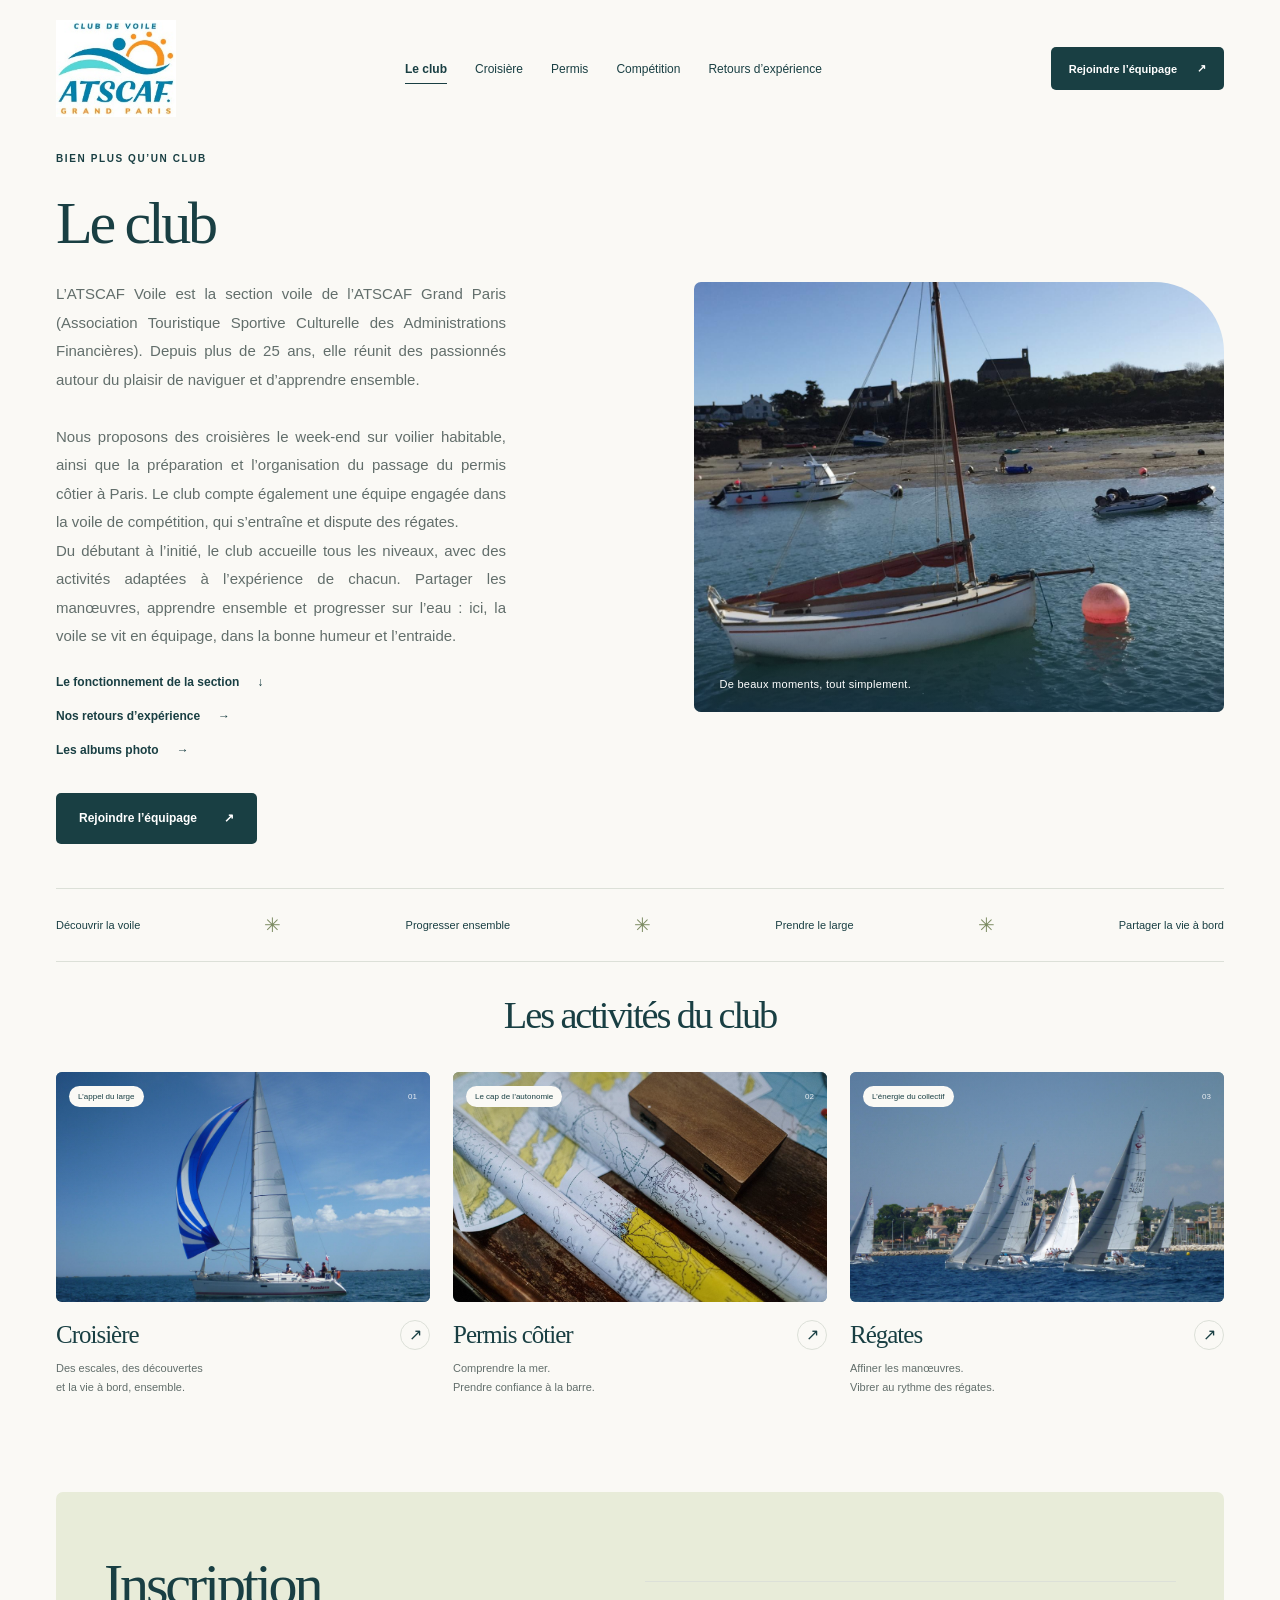
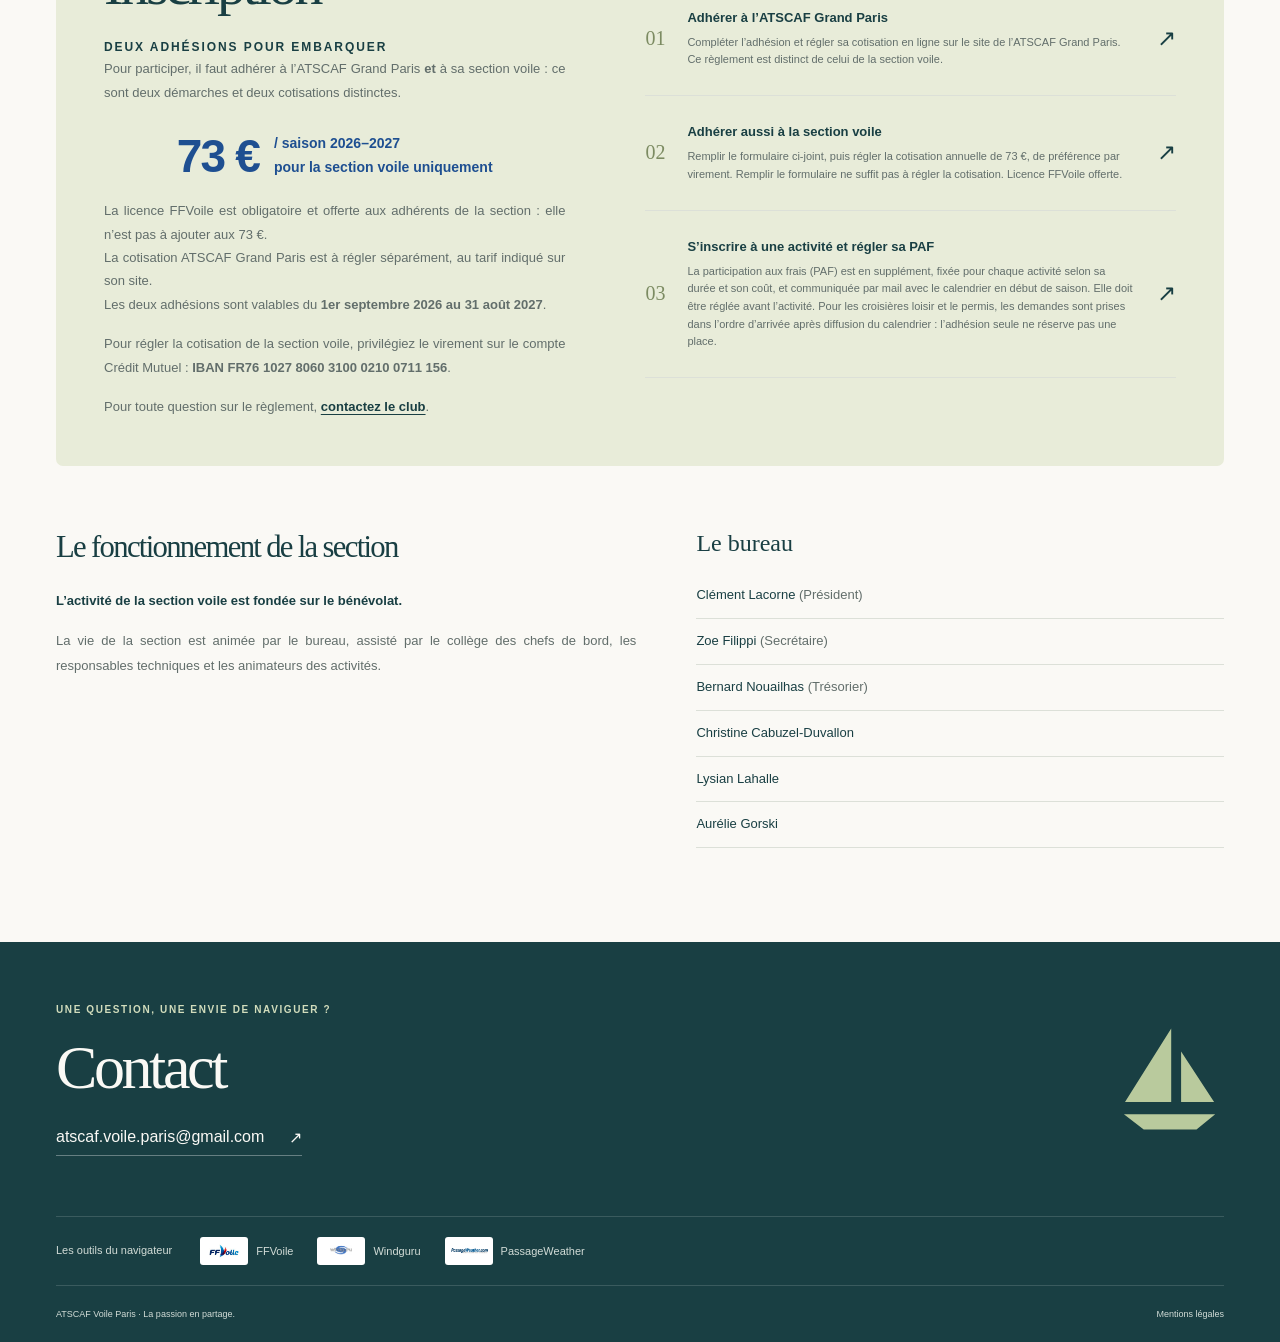
==== pages/club.html @ 26967130 "Tachou" ====
<!doctype html>
<html lang="fr">
<head>
  <meta charset="UTF-8">
  <meta name="viewport" content="width=device-width, initial-scale=1">
  <meta http-equiv="refresh" content="0; url=../index.html#club">
  <link rel="canonical" href="../index.html">
  <meta name="theme-color" content="#153e43">
  <meta name="description" content="Découvrez l’ATSCAF Voile Paris : une association de bénévoles réunis par la voile, le partage et la vie en équipage.">
  <title>Le club — ATSCAF Voile Paris</title>
  <link rel="icon" href="../assets/icons/favicon.svg" type="image/svg+xml">
  <link rel="stylesheet" href="../assets/css/styles.css">
  <link rel="stylesheet" href="../assets/css/activities.css">
</head>
<body>
  <a class="skip-link" href="#contenu">Aller au contenu</a>
  <!-- shared:header:start -->
  <header class="site-header">
    <a class="brand" href="../index.html" aria-label="ATSCAF Voile Paris, accueil">
      <img class="brand-mark" src="../assets/images/site/logo-atscaf-voile.png" alt="" width="195" height="158">
    </a>
    <nav aria-label="Navigation principale">
      <a href="../index.html#club">Le club</a>
      <a href="croisiere.html">Croisière</a>
      <a href="permis.html">Permis</a>
      <a href="competitions.html">Compétition</a>
      <a href="retours-experience.html">Retours d’expérience</a>
    </nav>
    <a class="button button-small button-dark header-join" href="../index.html#adherer">Rejoindre l’équipage <span aria-hidden="true">↗</span></a>
  </header>
  <!-- shared:header:end -->

  <main id="contenu" class="activity-page wrap">
    <nav class="breadcrumb" aria-label="Fil d’Ariane"><a href="../index.html">Accueil</a><span aria-hidden="true">/</span><span aria-current="page">Le club</span></nav>
    <section class="activity-hero" aria-labelledby="club-title">
      <div class="activity-intro">
        <p class="eyebrow">BIEN PLUS QU’UN CLUB</p>
        <h1 id="club-title">Le club</h1>
        <p>À l’ATSCAF Voile Paris, ce sont des bénévoles et une passion commune qui font avancer le bateau.</p>
        <p>On partage les manœuvres, les découvertes, les repas à bord. On apprend les uns des autres. Et on a déjà envie de repartir.</p>
        <p>Découvrez ces moments à travers les récits des équipiers et les albums photo du club.</p>
        <div class="club-links">
          <a class="text-link" href="retours-experience.html">Nos retours d’expérience <span aria-hidden="true">→</span></a>
          <a class="text-link" href="retours-experience.html#albums">Les albums photo <span aria-hidden="true">→</span></a>
        </div>
        <a class="button button-dark" href="../index.html#adherer">Rejoindre l’équipage <span aria-hidden="true">↗</span></a>
      </div>
      <figure class="activity-cover">
        <img src="../assets/images/albums/chausey/01-navigation.jpg" alt="Un voilier au mouillage devant les îles Chausey, lors d’une sortie du club" width="1920" height="1081" fetchpriority="high">
        <figcaption>De beaux moments, tout simplement.</figcaption>
      </figure>
    </section>
  </main>

  <!-- shared:footer:start -->
  <footer id="contact">
    <div class="footer-main wrap"><div><p class="eyebrow">UNE QUESTION, UNE ENVIE DE NAVIGUER ?</p><h2>Contact</h2><a class="email-link" href="mailto:atscaf.voile.paris@gmail.com">atscaf.voile.paris@gmail.com <span aria-hidden="true">↗</span></a></div><svg class="footer-sail" viewBox="0 0 100 100" aria-hidden="true"><path d="M52 4 10 71h42zm9 21v46h30zM9 82h83L75 96H27z" fill="currentColor"/></svg></div>
    <section class="footer-tools wrap" aria-labelledby="footer-tools-title">
      <h2 id="footer-tools-title">Les outils du navigateur</h2>
      <div class="footer-tools-links">
        <a class="footer-tool" href="https://www.ffvoile.fr/ffv/web/portail/"><img src="../assets/images/outils/ffv.jpg" alt="" width="294" height="171" loading="lazy"><span><strong>FFVoile</strong><small>La Fédération Française de Voile</small></span><span aria-hidden="true">↗</span></a>
        <a class="footer-tool" href="https://www.windguru.cz/112"><img src="../assets/images/outils/windguru.png" alt="" width="225" height="225" loading="lazy"><span><strong>Windguru</strong><small>Les prévisions de vent</small></span><span aria-hidden="true">↗</span></a>
        <a class="footer-tool" href="https://www.passageweather.com/"><img src="../assets/images/outils/passageweather.png" alt="" width="300" height="150" loading="lazy"><span><strong>PassageWeather</strong><small>La météo marine au large</small></span><span aria-hidden="true">↗</span></a>
      </div>
    </section>
    <div class="footer-bottom wrap"><span>ATSCAF Voile Paris · La passion en partage.</span><a href="mentions-legales.html">Mentions légales</a></div>
  </footer>
  <!-- shared:footer:end -->
</body>
</html>
---- assets/css/styles.css ----
@charset "UTF-8";

:root { --paper: #faf9f5; --ink: #193f43; --muted: #626e6b; --lime: #e1edb4; --line: #dce0d8; --ease: cubic-bezier(.2,.7,.2,1); }
* { box-sizing: border-box; }
html { scroll-behavior: smooth; scroll-padding-top: 100px; }
body { margin: 0; background: var(--paper); color: var(--ink); font-family: "Segoe UI", Arial, sans-serif; -webkit-font-smoothing: antialiased; }
a { color: inherit; text-decoration: none; }
button { font: inherit; }
button, a { -webkit-tap-highlight-color: transparent; }
button { color: inherit; }
button:focus-visible, a:focus-visible { outline: 3px solid #6f8c36; outline-offset: 6px; }
img { display: block; width: 100%; height: 100%; object-fit: cover; }
svg { display: block; }
h1, h2, p { margin: 0; }
p:not(.eyebrow) { text-align: justify; }
h1, h2 { font-family: Georgia, "Times New Roman", serif; font-weight: 400; letter-spacing: -.055em; }
h2 { font-size: clamp(34px, 3.4vw, 50px); line-height: 1.12; }
em { font-weight: 400; }
.wrap { width: min(1280px, calc(100% - 112px)); margin-inline: auto; }
.section { padding-block: 94px; }
.eyebrow { font-size: 10px; letter-spacing: .16em; font-weight: 650; line-height: 1.6; }
.site-header { width: min(1440px, 100%); margin-inline: auto; min-height: 102px; padding: 20px 56px; display: flex; align-items: center; justify-content: space-between; gap: 28px; }
.brand { display: flex; align-items: center; gap: 12px; flex-shrink: 0; }
.brand-mark { width: 120px; height: auto; object-fit: contain; }
.site-header nav { display: flex; flex-wrap: wrap; gap: 28px; }
.site-header nav a { font-size: 12px; position: relative; padding-block: 8px; }
.site-header nav a::after, .text-link::after { content: ""; position: absolute; inset: auto 0 0; height: 1px; background: currentColor; transform: scaleX(0); transform-origin: left; transition: transform .3s var(--ease); }
.site-header nav a:hover::after, .site-header nav a[aria-current="page"]::after, .text-link:hover::after { transform: scaleX(1); }
.site-header nav a[aria-current="page"] { font-weight: 650; }
.button { min-height: 51px; display: inline-flex; align-items: center; justify-content: center; gap: 27px; padding: 15px 23px; border-radius: 5px; font-size: 12px; font-weight: 600; transition: background .3s, color .3s, box-shadow .3s, transform .3s var(--ease); }
.button span, .text-link span { display: inline-block; transition: transform .3s var(--ease); }
.button:hover { transform: translateY(-3px); box-shadow: 0 8px 20px #193f4312; }
.button:hover span, .text-link:hover span { transform: translate(3px,-2px); }
.button-dark { color: #fff; background: var(--ink); }
.button-dark:hover { background: #2a5b5d; }
.button-small { min-height: 43px; padding: 12px 18px; font-size: 11px; gap: 20px; }
.button-outline { border: 1px solid #788c75; position: relative; z-index: 1; }
.button-outline:hover { background: var(--ink); color: white; }
.text-link { font-size: 12px; font-weight: 600; position: relative; padding-block: 8px; display: inline-flex; align-items: center; gap: 18px; }
.hero { display: flex; flex-direction: column; gap: 16px; padding-block: 20px 44px; }
.hero > .text-link { align-self: flex-start; }
.hero-copy { padding-block: 34px 8px; }
.hero-copy .eyebrow { display: flex; align-items: center; gap: 10px; }
.tiny-line { width: 23px; height: 1px; background: currentColor; }
h1 { font-size: clamp(58px, 5.5vw, 83px); line-height: 1.04; margin-top: 27px; }
h1 em { color: #71836d; }
.hero-description { color: var(--muted); font-size: 14px; line-height: 1.85; margin-top: 27px; }
.hero-actions { display: flex; align-items: center; flex-wrap: wrap; gap: 23px; margin-top: 29px; }
.hero-note { display: flex; align-items: center; gap: 13px; margin-top: 41px; }
.note-icon { font-family: Georgia, serif; font-size: 37px; line-height: 1; color: #71836d; }
.hero-note p { color: var(--muted); font-size: 10px; line-height: 1.7; }
.hero-note strong { font-weight: 500; color: var(--ink); }
.hero-visual { position: relative; border-radius: 8px 85px 8px 8px; overflow: hidden; min-height: 570px; background: #467b9e; }
.hero-image { position: absolute; inset: 0; object-position: 58% 50%; transition: transform 1.2s var(--ease); }
.hero-visual:hover .hero-image { transform: scale(1.035); }
.hero-visual::after { content: ""; position: absolute; inset: 0; background: linear-gradient(180deg,#163e4320,transparent 40%,#102f4360); pointer-events: none; }
.image-caption { position: absolute; z-index: 1; top: 27px; left: 27px; color: white; font-size: 8px; letter-spacing: .15em; }
.compass { position: absolute; top: 24px; right: 26px; color: white; width: 65px; z-index: 1; text-align: center; opacity: .85; }
.compass span { font-size: 9px; }
.compass svg { width: 65px; margin-top: -9px; transition: transform .8s var(--ease); }
.hero-visual:hover .compass svg { transform: rotate(15deg); }
.photo-label { position: absolute; z-index: 1; bottom: 25px; left: 25px; right: 25px; padding: 20px; display: flex; align-items: center; gap: 15px; color: var(--ink); background: #faf9f5f2; border-radius: 5px; backdrop-filter: blur(8px); }
.label-icon { font-size: 25px; }
.photo-label small { display: block; font-size: 8px; letter-spacing: .13em; margin-bottom: 7px; }
.photo-label strong { font-family: Georgia, serif; font-size: 21px; font-weight: 400; letter-spacing: -.03em; }
.photo-label-line { width: 1px; align-self: stretch; margin-left: auto; background: var(--line); }
.label-location { font-size: 10px; line-height: 1.6; }
.values-strip { display: flex; justify-content: space-between; align-items: center; gap: 16px; padding: 24px 0; border-block: 1px solid var(--line); font-size: 11px; }
.values-strip > span:nth-child(even) { font-size: 20px; color: #7c8b62; }
.section-heading { display: flex; align-items: flex-end; justify-content: space-between; gap: 30px; margin-bottom: 35px; }
.section-heading h2 { margin-top: 13px; }
.section-heading > p { font-size: 12px; color: var(--muted); line-height: 1.8; padding-bottom: 3px; }
.activities.section { padding-top: 32px; }
.activities .section-heading { justify-content: center; text-align: center; }
.activities .section-heading h2 { margin-top: 0; font-size: clamp(28px, 3vw, 42px); }
.activity-grid { display: grid; grid-template-columns: repeat(3,1fr); gap: 23px; }
.activity-card { display: block; padding: 0; text-align: left; background: transparent; border: 0; cursor: pointer; border-radius: 7px; transition: transform .4s var(--ease); }
.card-visual { position: relative; display: block; height: 230px; overflow: hidden; background: #74969c; border-radius: 6px; }
.card-visual img { transition: transform .7s var(--ease); }
.card-visual::after { content: ""; position: absolute; inset: 0; background: linear-gradient(180deg,#102f432d,transparent 60%); }
.card-tag, .card-number { position: absolute; z-index: 1; top: 14px; font-size: 8px; }
.card-tag { left: 13px; color: var(--ink); background: var(--paper); padding: 6px 9px; border-radius: 20px; }
.card-number { right: 13px; color: white; opacity: .85; padding-top: 6px; }
.card-content { display: block; padding-top: 18px; }
.card-title { display: flex; align-items: center; justify-content: space-between; font-family: Georgia, serif; font-size: 25px; letter-spacing: -.04em; }
.round-arrow { font-family: "Segoe UI", sans-serif; display: grid; place-items: center; width: 30px; height: 30px; border: 1px solid var(--line); border-radius: 50%; font-size: 16px; transition: background .3s, transform .4s var(--ease); }
.card-description { display: block; color: var(--muted); font-size: 11px; line-height: 1.8; margin-top: 9px; }
.activity-card:hover { transform: translateY(-6px); }
.activity-card:hover img { transform: scale(1.06); }
.activity-card:hover .round-arrow { background: var(--lime); border-color: var(--lime); transform: rotate(45deg); }
.illustration svg { width: 100%; height: 100%; padding-top: 15px; transition: transform .7s var(--ease); }
.activity-card:hover .illustration svg { transform: translateY(-4px) rotate(-3deg); }
.coastal { background: #3e6364; }
.club { padding-top: 14px; display: grid; grid-template-columns: 1.05fr 1fr; gap: 90px; align-items: center; }
.club-image { position: relative; height: 380px; overflow: hidden; border-radius: 6px; }
.club-image img { object-position: 45% center; }
.club-image::after { content: ""; position: absolute; inset: 0; background: linear-gradient(transparent 45%,#183f4360); }
.handwritten { position: absolute; z-index: 1; left: 28px; bottom: 27px; color: white; font-family: Georgia, serif; font-style: italic; font-size: 26px; line-height: 1.1; transform: rotate(-5deg); }
.club-copy h2 { margin-block: 16px 25px; }
.club-copy h2 em { color: #71836d; }
.club-copy > p:not(.eyebrow) { font-size: 13px; line-height: 1.9; color: var(--muted); margin-bottom: 15px; max-width: 355px; }
.club-copy .text-link { margin-top: 7px; }
.club-links { display: flex; align-items: flex-start; flex-direction: column; gap: 4px; margin-top: 16px; }
.club-organisation { display: grid; grid-template-columns: 1.1fr 1fr; gap: 60px; align-items: start; }
.club-organisation.section { padding-top: 0; }
.club-organisation h2 { margin-bottom: 24px; font-size: clamp(26px, 2.4vw, 34px); }
.club-organisation-intro p { font-size: 13px; line-height: 1.9; color: var(--muted); }
.club-organisation-intro p + p { margin-top: 16px; }
.club-organisation-intro strong { color: var(--ink); }
.club-bureau h3 { margin: 0 0 16px; font-family: Georgia, "Times New Roman", serif; font-size: 24px; font-weight: 400; }
.bureau-list { list-style: none; margin: 0; padding: 0; }
.bureau-list li { padding-block: 12px; border-bottom: 1px solid var(--line); font-size: 13px; line-height: 1.6; }
.bureau-list span { color: var(--muted); }
.programme { position: relative; isolation: isolate; background: #e8ecd9; border-radius: 7px; padding: 42px 48px; display: flex; align-items: center; justify-content: space-between; gap: 30px; overflow: hidden; }
.programme h2 { font-size: 34px; margin-block: 14px; }
.programme p:not(.eyebrow) { color: #526452; font-size: 12px; line-height: 1.8; }
.route-decoration { position: absolute; width: 250px; right: 24px; top: 12px; color: #647a4340; z-index: -1; }
.join { display: grid; grid-template-columns: 1fr 1.15fr; gap: 80px; align-items: center; }
.join.join-panel { background: #e8ecd9; border-radius: 7px; padding: clamp(24px, 4vw, 48px); margin-bottom: 64px; }
.join h2 { margin-block: 13px 20px; font-size: 58px; }
.join-intro > .eyebrow { font-size: 12px; }
.join-intro > p:not(.eyebrow) { color: var(--muted); font-size: 13px; line-height: 1.8; }
.join-intro #reglement, .join-intro #reglement + p { margin-top: 16px; }
.join-intro #reglement + p a { color: var(--ink); font-weight: 600; text-decoration: underline; text-underline-offset: 3px; }
.price { display: flex; align-items: center; justify-content: center; gap: 15px; margin-block: 25px 16px; color: #1e4f91; font-weight: 700; }
.price strong { font-family: "Segoe UI", Arial, sans-serif; font-size: 46px; font-weight: 700; letter-spacing: -.04em; white-space: nowrap; }
.price span { font-size: 14px; line-height: 1.7; color: inherit; }
.join-intro .price-note { font-size: 10px !important; max-width: 300px; margin-top: 10px; }
.join-step { display: flex; gap: 22px; align-items: center; border-bottom: 1px solid var(--line); padding-block: 30px; transition: padding .3s var(--ease), background .3s; }
.join-step:first-child { border-top: 1px solid var(--line); }
.step-number { font-family: Georgia,serif; color: #7c8b62; font-size: 20px; }
.join-step strong { font-size: 13px; font-weight: 600; }
.join-step > span:nth-child(2) > span { display: block; margin-top: 8px; font-size: 11px; color: var(--muted); line-height: 1.6; }
.step-arrow { margin-left: auto; font-size: 23px; transition: transform .3s var(--ease); }
.join-step:hover { padding-inline: 12px; background: #e8ecd940; }
.join-step:hover .step-arrow { transform: translate(3px,-3px); }
footer { background: var(--ink); color: var(--paper); }
.footer-main { padding-block: 60px; display: flex; align-items: center; justify-content: space-between; }
.footer-main .eyebrow { color: #d1dcbc; }
.footer-main h2 { font-size: 62px; margin-block: 15px 25px; }
.email-link { display: inline-flex; align-items: center; gap: 25px; font-size: 16px; border-bottom: 1px solid #ffffff55; padding-bottom: 8px; transition: color .3s; }
.email-link:hover { color: var(--lime); }
.footer-sail { width: 110px; height: 110px; color: var(--lime); opacity: .8; }
.footer-tools { display: flex; flex-wrap: wrap; align-items: center; gap: 8px 28px; padding-block: 12px; border-top: 1px solid #ffffff25; }
.footer-tools h2 { font-family: inherit; font-size: 11px; font-weight: 400; letter-spacing: 0; color: #d2dcd7; }
.footer-tools-links { display: flex; flex-wrap: wrap; gap: 4px 24px; max-width: 100%; }
.footer-tool { display: flex; align-items: center; gap: 8px; min-height: 44px; padding-block: 6px; color: #d2dcd7; }
.footer-tool:hover { color: var(--lime); }
.footer-tool img { flex: 0 0 48px; width: 48px; height: 28px; padding: 3px; border-radius: 3px; background: #fff; object-fit: contain; }
.footer-tool strong { display: block; font-size: 11px; font-weight: 500; }
.footer-tool small, .footer-tool > span:last-child { display: none; }
.footer-bottom { display: flex; flex-wrap: wrap; justify-content: space-between; gap: 20px; padding-block: 23px; border-top: 1px solid #ffffff25; font-size: 9px; color: #d2dcd7; }
.footer-bottom a:hover { color: var(--lime); }
.sr-only, .skip-link:not(:focus) { position: absolute; width: 1px; height: 1px; padding: 0; margin: -1px; overflow: hidden; clip-path: inset(50%); white-space: nowrap; }
.skip-link:focus { position: fixed; z-index: 5; top: 12px; left: 12px; background: var(--lime); padding: 15px; }
.legal-intro { padding-block: 24px 44px; border-bottom: 1px solid var(--line); }
.legal-intro > .eyebrow { margin-top: 42px; }
.legal-intro h1 { font-size: clamp(48px, 6vw, 80px); margin-block: 16px 24px; }
.legal-lead { color: var(--muted); font-size: 15px; line-height: 1.8; }
.legal-notice { display: flex; align-items: flex-start; gap: 17px; margin-block: 32px 56px; padding: 23px 26px; background: #e8ecd9; border-radius: 6px; }
.legal-notice-mark { display: grid; place-items: center; flex-shrink: 0; width: 24px; height: 24px; border: 1px solid #788c75; border-radius: 50%; font-family: Georgia, serif; font-style: italic; }
.legal-notice strong { font-size: 13px; font-weight: 600; }
.legal-notice p { margin-top: 7px; font-size: 12px; line-height: 1.8; color: #526452; }
.legal-layout { display: grid; grid-template-columns: 240px minmax(0, 720px); justify-content: space-between; gap: 55px; }
.legal-summary { align-self: start; position: sticky; top: 32px; }
.legal-summary ol { margin: 20px 0 0; padding-left: 22px; color: #71836d; font-size: 12px; }
.legal-summary li { padding: 8px 0 8px 7px; }
.legal-summary a { color: var(--muted); line-height: 1.6; transition: color .3s; }
.legal-summary a:hover { color: var(--ink); text-decoration: underline; text-underline-offset: 4px; }
.legal-content section { padding-bottom: 38px; margin-bottom: 38px; border-bottom: 1px solid var(--line); }
.legal-content section:last-child { margin-bottom: 0; }
.legal-content h2 { font-size: clamp(29px, 3vw, 39px); margin-block: 12px 21px; letter-spacing: -.04em; }
.legal-content h3 { font-size: 15px; font-weight: 600; margin: 25px 0 12px; }
.legal-content p:not(.eyebrow) { font-size: 14px; line-height: 1.9; color: var(--muted); margin-top: 15px; }
.legal-content a:not(.text-link) { color: var(--ink); text-decoration: underline; text-underline-offset: 4px; overflow-wrap: anywhere; transition: color .3s; }
.legal-content a:not(.text-link):hover { color: #526a3e; }
.legal-facts { margin: 24px 0 0; }
.legal-facts > div { display: grid; grid-template-columns: 170px minmax(0, 1fr); gap: 22px; padding: 17px 0; border-top: 1px solid var(--line); font-size: 13px; line-height: 1.8; }
.legal-facts dt { font-weight: 600; }
.legal-facts dd { margin: 0; color: var(--muted); }
.to-complete { display: inline-block; padding: 1px 7px; margin-right: 4px; border-radius: 3px; background: #e8ecd9; color: #435d37; font-size: 11px; font-weight: 600; }
.legal-return { padding-block: 20px 72px; display: flex; justify-content: flex-end; }
@media (prefers-reduced-motion: no-preference) {
  .hero-copy { animation: appear .85s var(--ease) both; }
  .hero-visual { animation: appear 1s .1s var(--ease) both; }
  @keyframes appear { from { opacity: 0; transform: translateY(18px); } to { opacity: 1; transform: translateY(0); } }
}
@media (min-width: 1500px) { .hero { gap: 65px; } }
@media (max-width: 1100px) {
  .wrap { width: calc(100% - 64px); }
  .site-header { padding-inline: 32px; flex-wrap: wrap; }
  .site-header nav { order: 3; width: 100%; justify-content: center; gap: 22px; padding-top: 10px; border-top: 1px solid var(--line); }
  .hero { gap: 25px; }
  .hero-visual { min-height: 535px; }
  .hero-copy { padding-top: 25px; }
  h1 { font-size: 65px; }
  .hero-actions { gap: 12px; }
  .activity-grid { gap: 17px; }
  .card-visual { height: 200px; }
  .card-title { font-size: 22px; }
  .club { gap: 45px; }
  .values-strip { font-size: 10px; }
  .join { gap: 40px; }
}
@media (max-width: 800px) {
  .club-organisation { grid-template-columns: 1fr; gap: 30px; }
  .legal-layout { grid-template-columns: 1fr; gap: 36px; }
  .legal-summary { position: static; padding-bottom: 25px; border-bottom: 1px solid var(--line); }
  .legal-summary ol { columns: 2; column-gap: 30px; }
  .legal-summary li { break-inside: avoid; }
  .legal-notice { margin-bottom: 36px; }
  .wrap { width: calc(100% - 40px); }
  .site-header { padding: 18px 20px; min-height: 85px; gap: 15px; flex-wrap: wrap; }
  .brand-mark { width: 96px; }
  .site-header nav { padding-block: 7px; gap: 8px 22px; }
  .button-small { font-size: 10px; padding: 11px 13px; gap: 10px; }
  .hero { padding-top: 8px; gap: 20px; }
  h1 { font-size: clamp(43px,7vw,60px); }
  .hero-copy .eyebrow { font-size: 8px; letter-spacing: .1em; }
  .tiny-line { display: none; }
  .hero-description { font-size: 12px; }
  .hero-actions { flex-direction: column; align-items: flex-start; margin-top: 20px; }
  .hero-note { margin-top: 25px; }
  .hero-visual { min-height: 485px; border-top-right-radius: 60px; }
  .image-caption { font-size: 6px; left: 17px; top: 20px; max-width: 120px; line-height: 1.7; }
  .compass { right: 10px; top: 40px; }
  .photo-label { left: 12px; right: 12px; bottom: 12px; padding: 13px; gap: 10px; }
  .photo-label strong { font-size: 18px; }
  .photo-label small { font-size: 7px; }
  .photo-label-line, .label-location { display: none; }
  .values-strip { flex-wrap: wrap; justify-content: center; gap: 12px 20px; }
  .values-strip > span:last-child, .values-strip > span:nth-last-child(2) { display: none; }
  .section { padding-block: 65px; }
  .activity-grid { grid-template-columns: repeat(3,1fr); gap: 30px 20px; }
  .card-visual { height: 240px; }
  .section-heading { gap: 20px; }
  .section-heading > p { font-size: 10px; }
  .club { gap: 30px; padding-top: 0; }
  .club-image { height: 365px; }
  .club-copy h2 { font-size: 35px; }
  .club-copy > p:not(.eyebrow) { font-size: 12px; }
  .programme { padding: 32px; flex-direction: column; align-items: flex-start; gap: 24px; }
  .route-decoration { right: 0; top: 60px; }
  .join { gap: 30px; grid-template-columns: .85fr 1fr; }
  .join-step { gap: 12px; }
  .join-step strong { font-size: 12px; }
  .join-step > span:nth-child(2) > span { font-size: 10px; }
}
@media (max-width: 540px) {
  .legal-intro { padding-block: 20px 32px; }
  .legal-intro > .eyebrow { margin-top: 30px; }
  .legal-lead { font-size: 13px; }
  .legal-lead br { display: none; }
  .legal-notice { padding: 20px; gap: 12px; }
  .legal-summary ol { columns: 1; }
  .legal-facts > div { grid-template-columns: 1fr; gap: 5px; }
  .legal-return { justify-content: flex-start; padding-bottom: 50px; }
  .hero { gap: 32px; }
  .hero-copy { padding-top: 23px; }
  .hero-copy .eyebrow { font-size: 9px; }
  h1 { font-size: clamp(56px,14vw,76px); margin-top: 22px; }
  .hero-description { font-size: 14px; margin-top: 20px; }
  .hero-actions { flex-direction: row; align-items: center; gap: 17px; margin-top: 25px; }
  .hero-actions .button { padding-inline: 17px; gap: 18px; }
  .hero-actions .text-link { font-size: 11px; gap: 9px; }
  .hero-note { display: none; }
  .hero-visual { min-height: 430px; }
  .hero-image { object-position: center 70%; }
  .image-caption { max-width: none; font-size: 7px; top: 23px; }
  .compass { top: 37px; right: 20px; }
  .photo-label { padding: 18px; }
  .photo-label-line, .label-location { display: block; }
  .values-strip { gap: 10px 13px; padding-block: 19px; font-size: 9px; }
  .values-strip > span:nth-child(4), .values-strip > span:nth-child(5) { display: none; }
  .section { padding-block: 55px; }
  .section-heading { display: block; margin-bottom: 26px; }
  .section-heading > p { margin-top: 17px; font-size: 12px; }
  .activity-grid { grid-template-columns: 1fr; gap: 28px; }
  .card-visual { height: 240px; }
  .card-tag { font-size: 7px; left: 8px; top: 10px; padding: 5px 7px; }
  .card-number { display: none; }
  .card-title { font-size: 23px; gap: 5px; }
  .round-arrow { width: 25px; height: 25px; flex-shrink: 0; font-size: 14px; }
  .card-description { font-size: 10px; }
  .club { grid-template-columns: 1fr; gap: 30px; padding-top: 0; }
  .club-image { height: 310px; }
  .club-copy h2 { font-size: 38px; }
  .club-copy > p:not(.eyebrow) { font-size: 13px; max-width: none; }
  .programme { padding: 30px 25px; }
  .programme h2 { font-size: 29px; }
  .programme p:not(.eyebrow) br { display: none; }
  .programme .button { font-size: 11px; padding-inline: 17px; }
  .join { grid-template-columns: 1fr; gap: 30px; }
  .join h2 { font-size: 52px; }
  .join-step { padding-block: 25px; gap: 18px; }
  .join-step strong { font-size: 13px; }
  .join-step > span:nth-child(2) > span { font-size: 11px; }
  .footer-main { padding-block: 45px; }
  .footer-main .eyebrow { font-size: 8px; }
  .footer-main h2 { font-size: 51px; }
  .email-link { font-size: 12px; gap: 9px; }
  .footer-sail { width: 47px; height: 60px; margin-left: 15px; }
  .footer-bottom { gap: 15px; font-size: 9px; }
}
@media (max-width: 360px) {
  .brand { gap: 7px; }
  .header-join { gap: 7px; padding-inline: 10px; font-size: 9px; }
  .hero-actions { gap: 10px; }
  .hero-actions .button { font-size: 11px; padding-inline: 13px; }
  .hero-actions .text-link { font-size: 10px; }
  .card-title { font-size: 20px; }
  .card-visual { height: 165px; }
}
@media (prefers-reduced-motion: reduce) {
  html { scroll-behavior: auto; }
  *, *::before, *::after { animation: none !important; transition: none !important; }
}
---- assets/css/activities.css ----
@charset "UTF-8";

.breadcrumb { display: flex; align-items: center; flex-wrap: wrap; gap: 12px; padding-block: 22px; font-size: 11px; color: var(--muted); }
.breadcrumb a { transition: color .3s; }
.breadcrumb a:hover { color: var(--ink); text-decoration: underline; text-underline-offset: 4px; }
.breadcrumb [aria-current="page"] { color: var(--ink); }
.activity-hero { display: grid; grid-template-columns: 1.1fr 1fr; align-items: center; gap: 56px; padding-block: 14px 44px; }
.activity-intro h1 { font-size: clamp(43px, 4.7vw, 68px); line-height: 1.08; margin-block: 24px; }
.activity-intro > p:not(.eyebrow) { max-width: 450px; color: var(--muted); font-size: 15px; line-height: 1.9; }
#club > h1 + p { margin-bottom: 1.9em; }
.activity-intro .button { margin-top: 28px; }
.activity-cover { position: relative; margin: 0; height: 430px; overflow: hidden; border-radius: 7px 70px 7px 7px; background: #3e6364; }
.activity-cover > img { transition: transform 1s var(--ease); }
.activity-cover:hover > img { transform: scale(1.035); }
.activity-cover figcaption { position: absolute; inset: auto 0 0; padding: 50px 25px 22px; background: linear-gradient(transparent, #102f4399); color: white; font-size: 11px; letter-spacing: .025em; }
.activity-illustration > img { object-fit: contain; padding: 46px; }
.activity-illustration:hover > img { transform: rotate(8deg); }
.illustration-caption { position: absolute; inset: auto 0 25px; text-align: center; color: #eceddd; font-family: Georgia, serif; font-style: italic; font-size: 20px; }
.activity-highlights { display: grid; grid-template-columns: repeat(3, minmax(0, 1fr)); gap: 30px; margin: 0; padding-block: 27px; border-block: 1px solid var(--line); }
.activity-highlights dt { font-size: 10px; text-transform: uppercase; letter-spacing: .12em; color: var(--muted); margin-bottom: 9px; }
.activity-highlights dd { font-size: 13px; margin: 0; line-height: 1.7; }
.activity-layout { display: grid; grid-template-columns: minmax(0, 740px) 310px; justify-content: space-between; gap: 65px; padding-block: 65px; }
.activity-layout-single { display: block; max-width: 900px; margin-inline: auto; }
.activity-content { min-width: 0; }
.activity-content section + section { margin-top: 45px; padding-top: 40px; border-top: 1px solid var(--line); }
.activity-content h2 { font-size: clamp(30px, 3.1vw, 43px); margin-block: 13px 23px; }
.activity-content h2 em { color: #71836d; }
.activity-content p:not(.eyebrow) { color: var(--muted); font-size: 14px; line-height: 1.9; margin-top: 15px; }
.activity-photo { margin: 24px 0 0; }
.activity-photo img { height: auto; border-radius: 6px; }
.activity-photo figcaption { margin-top: 10px; color: var(--muted); font-size: 11px; line-height: 1.7; }
.activity-steps { list-style: none; counter-reset: steps; margin: 25px 0 0; padding: 0; }
.activity-steps li { counter-increment: steps; position: relative; padding-left: 47px; margin-top: 27px; }
.activity-steps li::before { content: "0" counter(steps); position: absolute; left: 0; top: 0; font-family: Georgia, serif; font-size: 23px; color: #71836d; }
.activity-steps strong { font-size: 15px; font-weight: 600; }
.activity-steps p { margin-top: 8px !important; }
.course-grid { display: grid; grid-template-columns: repeat(auto-fit, minmax(min(100%, 240px), 1fr)); gap: 18px; margin: 28px 0 0; padding: 0; list-style: none; }
.course-card { min-width: 0; padding: 24px; border: 1px solid var(--line); border-radius: 12px; background: #fffefa; }
.course-card:nth-child(4n + 2), .course-card:nth-child(4n + 3) { background: #f0f3e9; }
.course-card-top { display: flex; align-items: center; gap: 12px; }
.course-icon { display: grid; place-items: center; flex: 0 0 44px; height: 44px; border-radius: 12px; color: var(--ink); background: #e1edb4; }
.course-icon svg { width: 26px; height: 26px; }
.course-label { color: #526452; font-size: 10px; font-weight: 600; line-height: 1.7; letter-spacing: .07em; text-transform: uppercase; }
.course-card h3 { margin: 20px 0 12px; color: var(--ink); font-family: Georgia, "Times New Roman", serif; font-size: 23px; font-weight: 400; line-height: 1.2; letter-spacing: -.025em; }
.course-card ul { margin: 0; padding-left: 17px; color: var(--muted); font-size: 13px; line-height: 1.8; }
.course-card ul li + li { margin-top: 6px; }
.course-card ul li::marker { color: #526452; }
.course-gallery { display: grid; grid-template-columns: minmax(0, 2.25fr) minmax(0, 1fr); align-items: start; gap: 20px; margin-top: 28px; }
.course-gallery figure { min-width: 0; margin: 0; }
.course-gallery img { height: auto; border-radius: 6px; }
.course-gallery figcaption { margin-top: 10px; font-size: 12px; font-weight: 600; line-height: 1.7; }
.course-gallery figcaption span { color: var(--muted); font-weight: 400; }
.activity-checklist { padding-left: 22px; color: var(--muted); font-size: 14px; line-height: 1.9; }
.activity-checklist li { padding-left: 5px; margin-top: 14px; }
.activity-checklist strong { color: var(--ink); font-weight: 600; }
.activity-sidebar { align-self: start; position: sticky; top: 30px; background: #e8ecd9; border-radius: 7px; padding: 28px; }
.activity-sidebar h2 { font-size: 35px; margin-block: 17px; }
.activity-sidebar > p:not(.eyebrow) { font-size: 13px; color: #526452; line-height: 1.85; }
.activity-sidebar .button { width: 100%; gap: 14px; font-size: 11px; margin-block: 22px 9px; padding-inline: 14px; }
.activity-sidebar .text-link { font-size: 11px; }
.activity-sidebar .activity-sidebar-note { border-top: 1px solid #c9d1bc; padding-top: 18px; margin-top: 17px; font-size: 11px; }
.activity-faq { border-bottom: 1px solid var(--line); }
.activity-faq summary { padding: 20px 26px 20px 0; font-size: 14px; font-weight: 600; cursor: pointer; list-style: none; position: relative; }
.activity-faq summary::-webkit-details-marker { display: none; }
.activity-faq summary::after { content: "+"; position: absolute; right: 2px; top: 16px; font-size: 22px; font-weight: 400; transition: transform .3s var(--ease); }
.activity-faq[open] summary::after { transform: rotate(45deg); }
.activity-faq summary:hover { color: #526a3e; }
.activity-faq summary:focus-visible { outline: 3px solid #6f8c36; outline-offset: 3px; }
.activity-faq p { padding: 0 20px 23px 0; margin-top: 0 !important; }
.activity-calendar-title { margin-block: 28px 15px; font-size: 18px; font-weight: 600; }
.activity-table-scroll { max-width: 100%; overflow-x: auto; margin-block: 18px; padding: 6px; }
.activity-table-scroll:focus-visible { outline: 3px solid #6f8c36; outline-offset: 3px; }
.activity-table { width: 100%; min-width: 560px; border-collapse: separate; border-spacing: 0; color: var(--ink); font-size: 13px; line-height: 1.7; text-align: left; }
.activity-table caption { text-align: left; color: var(--muted); font-size: 11px; padding-bottom: 12px; }
.activity-table th, .activity-table td { padding: 12px 10px; border-bottom: 1px solid var(--line); vertical-align: top; }
.activity-table thead { background: var(--ink); color: #fff; }
.activity-table th { font-weight: 600; }
.activity-table tbody tr:nth-child(odd) { background: #f8faf5; }
.activity-table tbody tr:nth-child(even) { background: #e6ece2; }
.activity-table tbody tr { position: relative; transition: background-color .2s, box-shadow .2s, transform .2s var(--ease); }
@media (hover: hover) and (pointer: fine) {
  .activity-table tbody tr:hover { z-index: 1; background: #d8e5cc; box-shadow: 0 3px 8px #193f4326; transform: scale(1.01); }
}
@media (prefers-reduced-motion: reduce) {
  .activity-table tbody tr { transition: none; }
  .activity-table tbody tr:hover { transform: none; }
}
.related-activities { border-top: 1px solid var(--line); padding-block: 33px 65px; }
.related-activities > div { display: grid; grid-template-columns: repeat(2, minmax(0, 1fr)); gap: 24px; margin-top: 23px; }
@media (max-width: 1100px) {
  .activity-hero { gap: 32px; }
  .activity-layout { grid-template-columns: minmax(0, 1fr) 280px; gap: 40px; }
  .activity-sidebar { padding: 23px; }
}
@media (max-width: 800px) {
  .activity-hero { gap: 25px; }
  .activity-intro h1 { font-size: 43px; }
  .activity-cover { height: 390px; }
  .activity-intro > p:not(.eyebrow) { font-size: 13px; }
  .activity-intro .button { font-size: 11px; padding-inline: 16px; gap: 14px; }
  .activity-layout { grid-template-columns: 1fr; gap: 40px; padding-block: 45px; }
  .activity-sidebar { position: static; }
  .activity-sidebar .button { width: auto; display: flex; max-width: 280px; }
  .activity-highlights { gap: 20px; }
  .activity-highlights dd { font-size: 12px; }
}
@media (max-width: 540px) {
  .course-gallery { grid-template-columns: 1fr; gap: 24px; }
  .course-gallery figure:last-child { width: min(100%, 240px); justify-self: center; }
  .breadcrumb { padding-block: 18px; }
  .activity-hero { grid-template-columns: 1fr; gap: 30px; padding-block: 12px 30px; }
  .activity-intro h1 { font-size: clamp(39px, 10vw, 52px); margin-block: 20px; }
  .activity-cover { height: 330px; }
  .activity-highlights { grid-template-columns: 1fr; gap: 20px; padding-block: 24px; }
  .activity-highlights dt { margin-bottom: 5px; }
  .activity-content h2 { font-size: 33px; }
  .activity-content p:not(.eyebrow) { font-size: 13px; }
  .activity-steps li { padding-left: 39px; }
  .activity-steps strong { font-size: 14px; }
  .activity-faq summary { font-size: 13px; }
  .related-activities > div { grid-template-columns: 1fr; gap: 15px; }
  .related-activities { padding-bottom: 45px; }
}
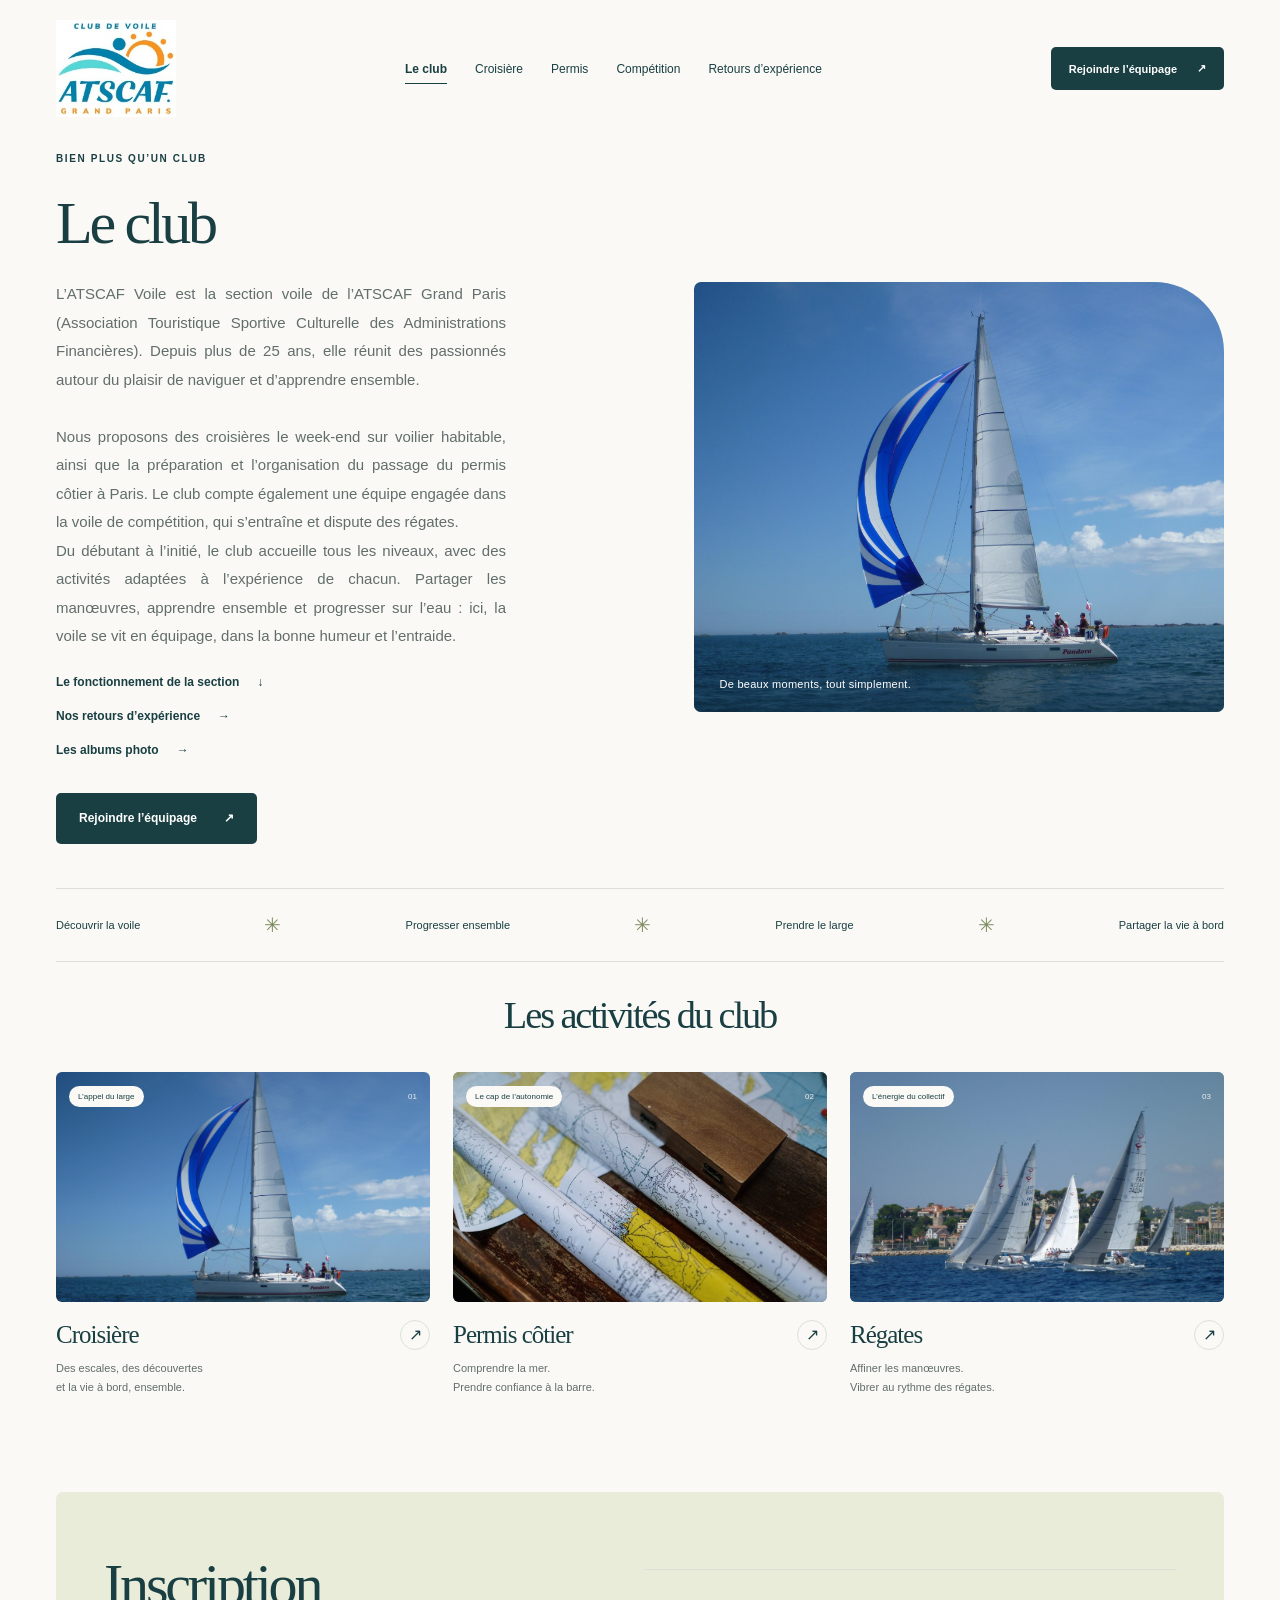
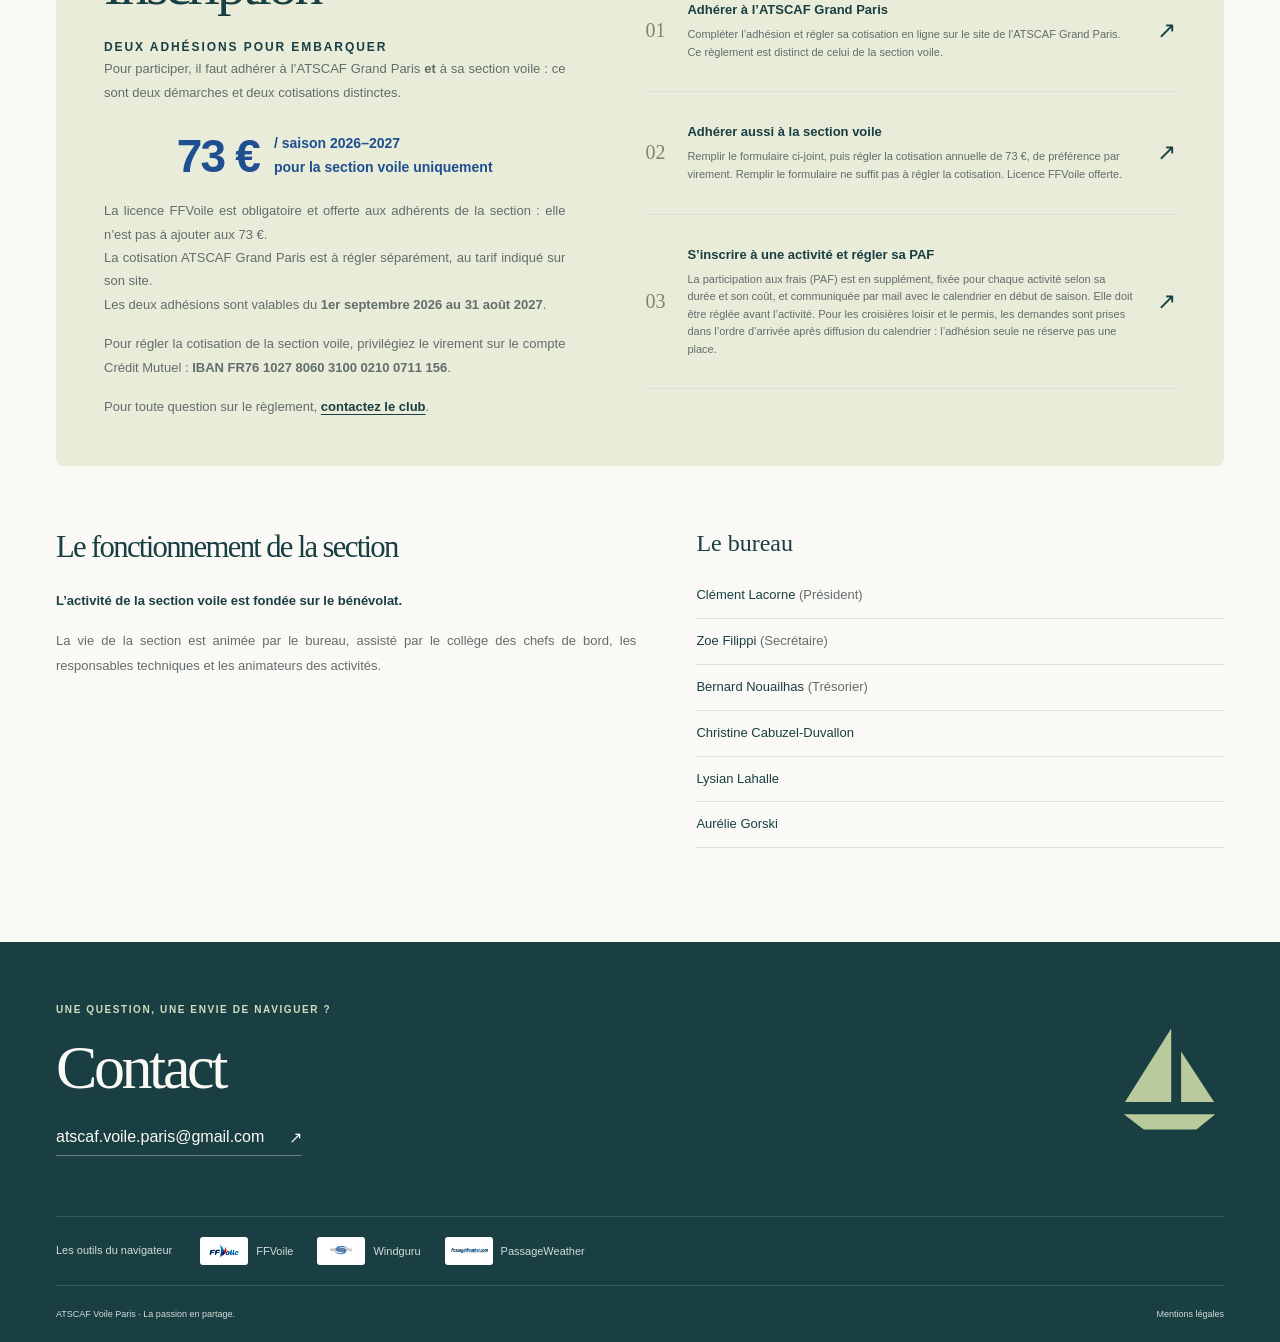
==== commit 9990aab7: "Tachou final ?" ====
--- a/pages/club.html
+++ b/pages/club.html
@@ -46,7 +46,7 @@
         <a class="button button-dark" href="../index.html#adherer">Rejoindre l’équipage <span aria-hidden="true">↗</span></a>
       </div>
       <figure class="activity-cover">
-        <img src="../assets/images/albums/chausey/01-navigation.jpg" alt="Un voilier au mouillage devant les îles Chausey, lors d’une sortie du club" width="1920" height="1081" fetchpriority="high">
+        <img src="../assets/images/site/croisiere.jpg" alt="Pandora sous ses voiles bleues et blanches, en navigation" width="1920" height="1440" fetchpriority="high">
         <figcaption>De beaux moments, tout simplement.</figcaption>
       </figure>
     </section>
--- a/assets/css/styles.css
+++ b/assets/css/styles.css
@@ -168,6 +168,8 @@
 .legal-summary a { color: var(--muted); line-height: 1.6; transition: color .3s; }
 .legal-summary a:hover { color: var(--ink); text-decoration: underline; text-underline-offset: 4px; }
 .legal-content section { padding-bottom: 38px; margin-bottom: 38px; border-bottom: 1px solid var(--line); }
+.legal-content #editeur { padding-bottom: 12px; margin-bottom: 12px; }
+#editeur .legal-facts > div:last-child { padding-bottom: 0; }
 .legal-content section:last-child { margin-bottom: 0; }
 .legal-content h2 { font-size: clamp(29px, 3vw, 39px); margin-block: 12px 21px; letter-spacing: -.04em; }
 .legal-content h3 { font-size: 15px; font-weight: 600; margin: 25px 0 12px; }
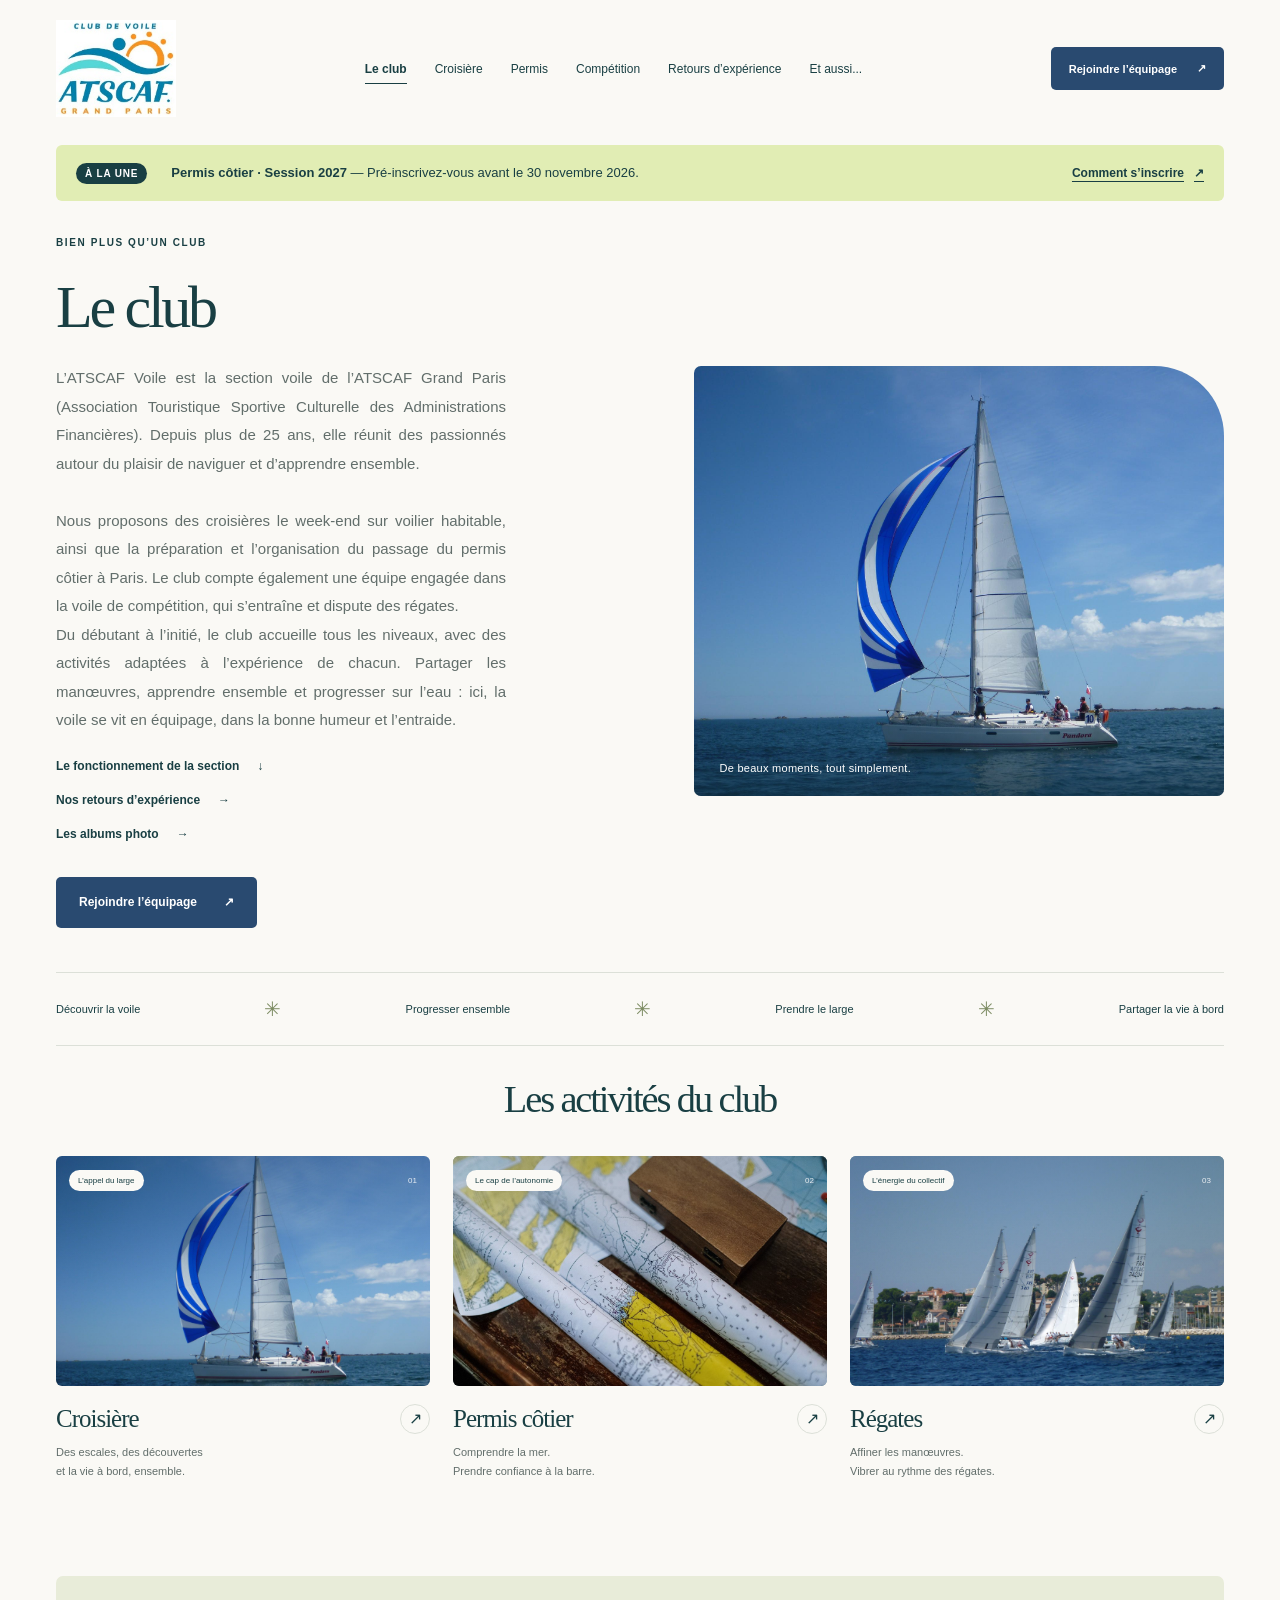
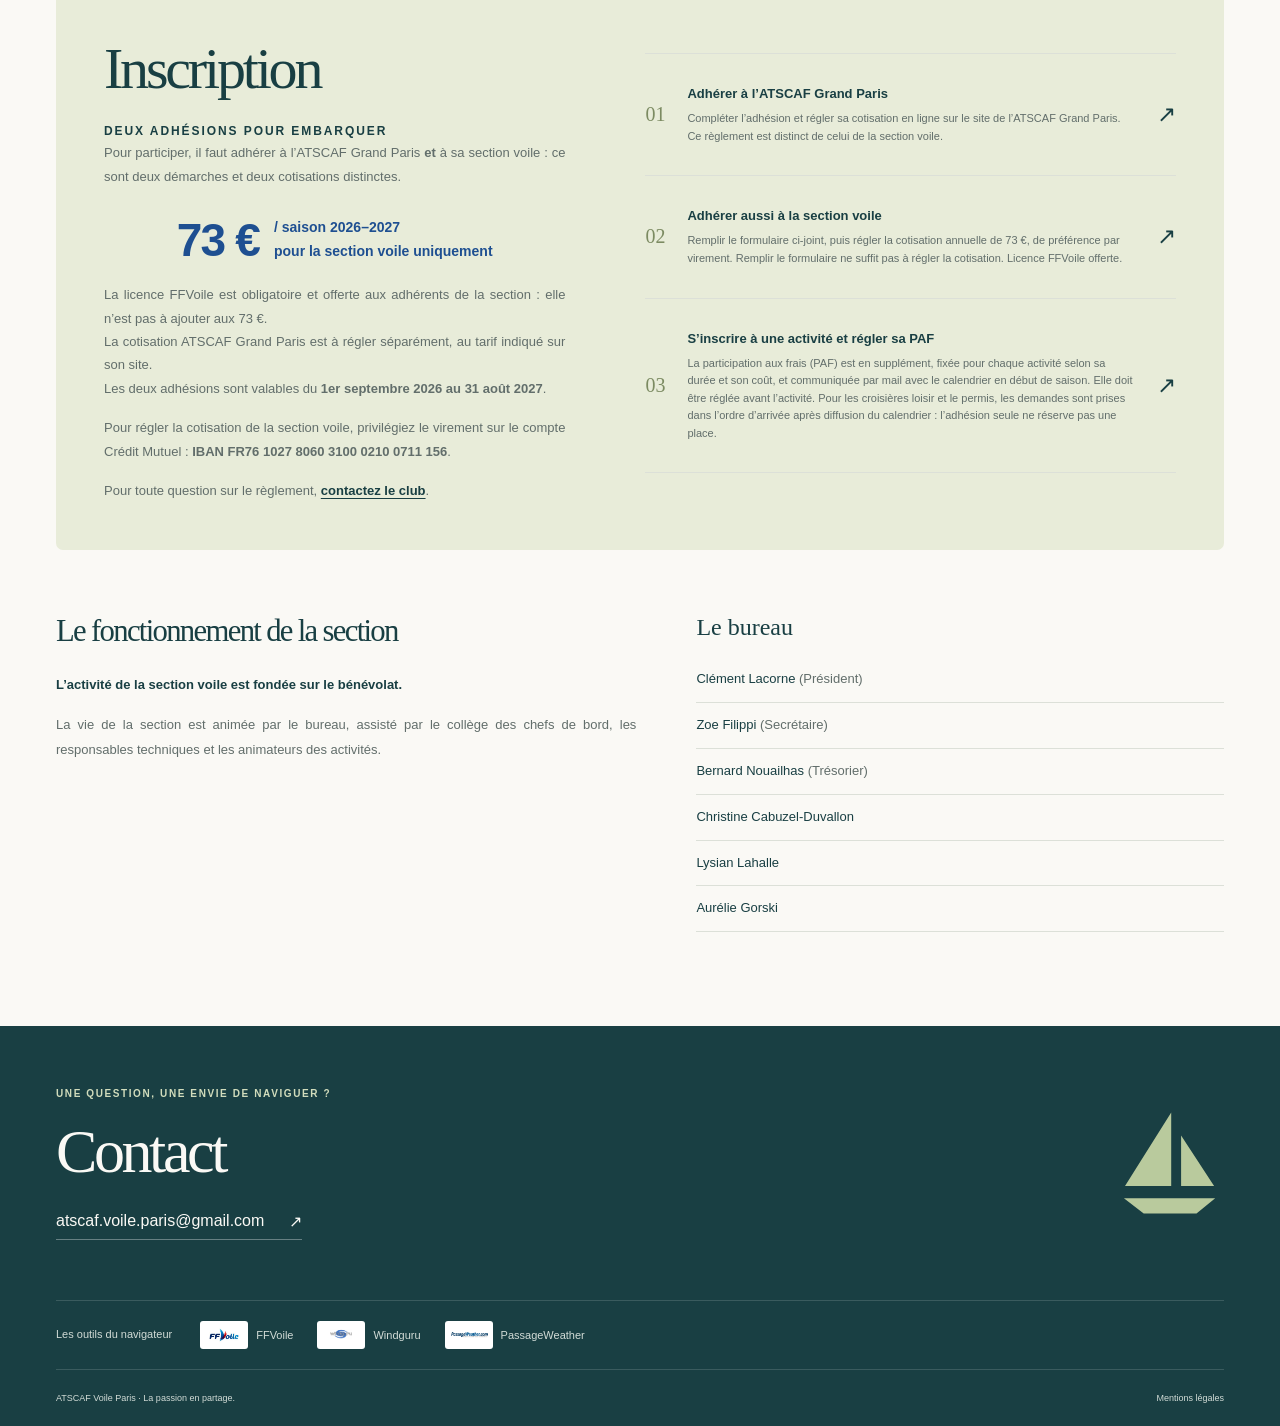
==== commit 3a6a799c: "Tachou et aussi" ====
--- a/pages/club.html
+++ b/pages/club.html
@@ -25,8 +25,14 @@
       <a href="permis.html">Permis</a>
       <a href="competitions.html">Compétition</a>
       <a href="retours-experience.html">Retours d’expérience</a>
+      <a href="et-aussi.html">Et aussi...</a>
     </nav>
     <a class="button button-small button-dark header-join" href="../index.html#adherer">Rejoindre l’équipage <span aria-hidden="true">↗</span></a>
+    <aside class="news-banner" aria-label="Actualité du club">
+      <span class="news-banner-label">À la une</span>
+      <p><strong>Permis côtier · Session 2027</strong> — Pré-inscrivez-vous avant le <time datetime="2026-11-30">30 novembre 2026</time>.</p>
+      <a href="permis.html#inscription-title">Comment s’inscrire <span aria-hidden="true">↗</span></a>
+    </aside>
   </header>
   <!-- shared:header:end -->
 
--- a/assets/css/styles.css
+++ b/assets/css/styles.css
@@ -1,6 +1,6 @@
 @charset "UTF-8";
 
-:root { --paper: #faf9f5; --ink: #193f43; --muted: #626e6b; --lime: #e1edb4; --line: #dce0d8; --ease: cubic-bezier(.2,.7,.2,1); }
+:root { --paper: #faf9f5; --ink: #193f43; --navy: #294a70; --navy-hover: #365d88; --muted: #626e6b; --lime: #e1edb4; --line: #dce0d8; --ease: cubic-bezier(.2,.7,.2,1); }
 * { box-sizing: border-box; }
 html { scroll-behavior: smooth; scroll-padding-top: 100px; }
 body { margin: 0; background: var(--paper); color: var(--ink); font-family: "Segoe UI", Arial, sans-serif; -webkit-font-smoothing: antialiased; }
@@ -19,7 +19,12 @@
 .wrap { width: min(1280px, calc(100% - 112px)); margin-inline: auto; }
 .section { padding-block: 94px; }
 .eyebrow { font-size: 10px; letter-spacing: .16em; font-weight: 650; line-height: 1.6; }
-.site-header { width: min(1440px, 100%); margin-inline: auto; min-height: 102px; padding: 20px 56px; display: flex; align-items: center; justify-content: space-between; gap: 28px; }
+.site-header { width: min(1440px, 100%); margin-inline: auto; min-height: 102px; padding: 20px 56px; display: flex; flex-wrap: wrap; align-items: center; justify-content: space-between; gap: 28px; }
+.news-banner { order: 4; flex: 0 0 100%; display: flex; flex-wrap: wrap; align-items: center; justify-content: center; gap: 10px 24px; padding: 14px 20px; border-radius: 6px; background: var(--lime); color: var(--ink); }
+.news-banner-label { flex-shrink: 0; padding: 5px 9px; border-radius: 20px; background: var(--ink); color: white; font-size: 10px; font-weight: 650; letter-spacing: .08em; text-transform: uppercase; }
+.news-banner p { flex: 1 1 280px; font-size: 13px; line-height: 1.7; text-align: left; }
+.news-banner > a { display: inline-flex; align-items: center; gap: 10px; padding-block: 7px; font-size: 12px; font-weight: 650; text-decoration: underline; text-underline-offset: 4px; }
+.news-banner > a:hover { text-decoration-thickness: 2px; }
 .brand { display: flex; align-items: center; gap: 12px; flex-shrink: 0; }
 .brand-mark { width: 120px; height: auto; object-fit: contain; }
 .site-header nav { display: flex; flex-wrap: wrap; gap: 28px; }
@@ -29,13 +34,13 @@
 .site-header nav a[aria-current="page"] { font-weight: 650; }
 .button { min-height: 51px; display: inline-flex; align-items: center; justify-content: center; gap: 27px; padding: 15px 23px; border-radius: 5px; font-size: 12px; font-weight: 600; transition: background .3s, color .3s, box-shadow .3s, transform .3s var(--ease); }
 .button span, .text-link span { display: inline-block; transition: transform .3s var(--ease); }
-.button:hover { transform: translateY(-3px); box-shadow: 0 8px 20px #193f4312; }
+.button:hover { transform: translateY(-3px); box-shadow: 0 8px 20px #294a7012; }
 .button:hover span, .text-link:hover span { transform: translate(3px,-2px); }
-.button-dark { color: #fff; background: var(--ink); }
-.button-dark:hover { background: #2a5b5d; }
+.button-dark { color: #fff; background: var(--navy); }
+.button-dark:hover { background: var(--navy-hover); }
 .button-small { min-height: 43px; padding: 12px 18px; font-size: 11px; gap: 20px; }
-.button-outline { border: 1px solid #788c75; position: relative; z-index: 1; }
-.button-outline:hover { background: var(--ink); color: white; }
+.button-outline { color: var(--navy); border: 1px solid var(--navy); position: relative; z-index: 1; }
+.button-outline:hover { background: var(--navy); color: white; }
 .text-link { font-size: 12px; font-weight: 600; position: relative; padding-block: 8px; display: inline-flex; align-items: center; gap: 18px; }
 .hero { display: flex; flex-direction: column; gap: 16px; padding-block: 20px 44px; }
 .hero > .text-link { align-self: flex-start; }
@@ -168,7 +173,6 @@
 .legal-summary a { color: var(--muted); line-height: 1.6; transition: color .3s; }
 .legal-summary a:hover { color: var(--ink); text-decoration: underline; text-underline-offset: 4px; }
 .legal-content section { padding-bottom: 38px; margin-bottom: 38px; border-bottom: 1px solid var(--line); }
-.legal-content #editeur { padding-bottom: 12px; margin-bottom: 12px; }
 #editeur .legal-facts > div:last-child { padding-bottom: 0; }
 .legal-content section:last-child { margin-bottom: 0; }
 .legal-content h2 { font-size: clamp(29px, 3vw, 39px); margin-block: 12px 21px; letter-spacing: -.04em; }
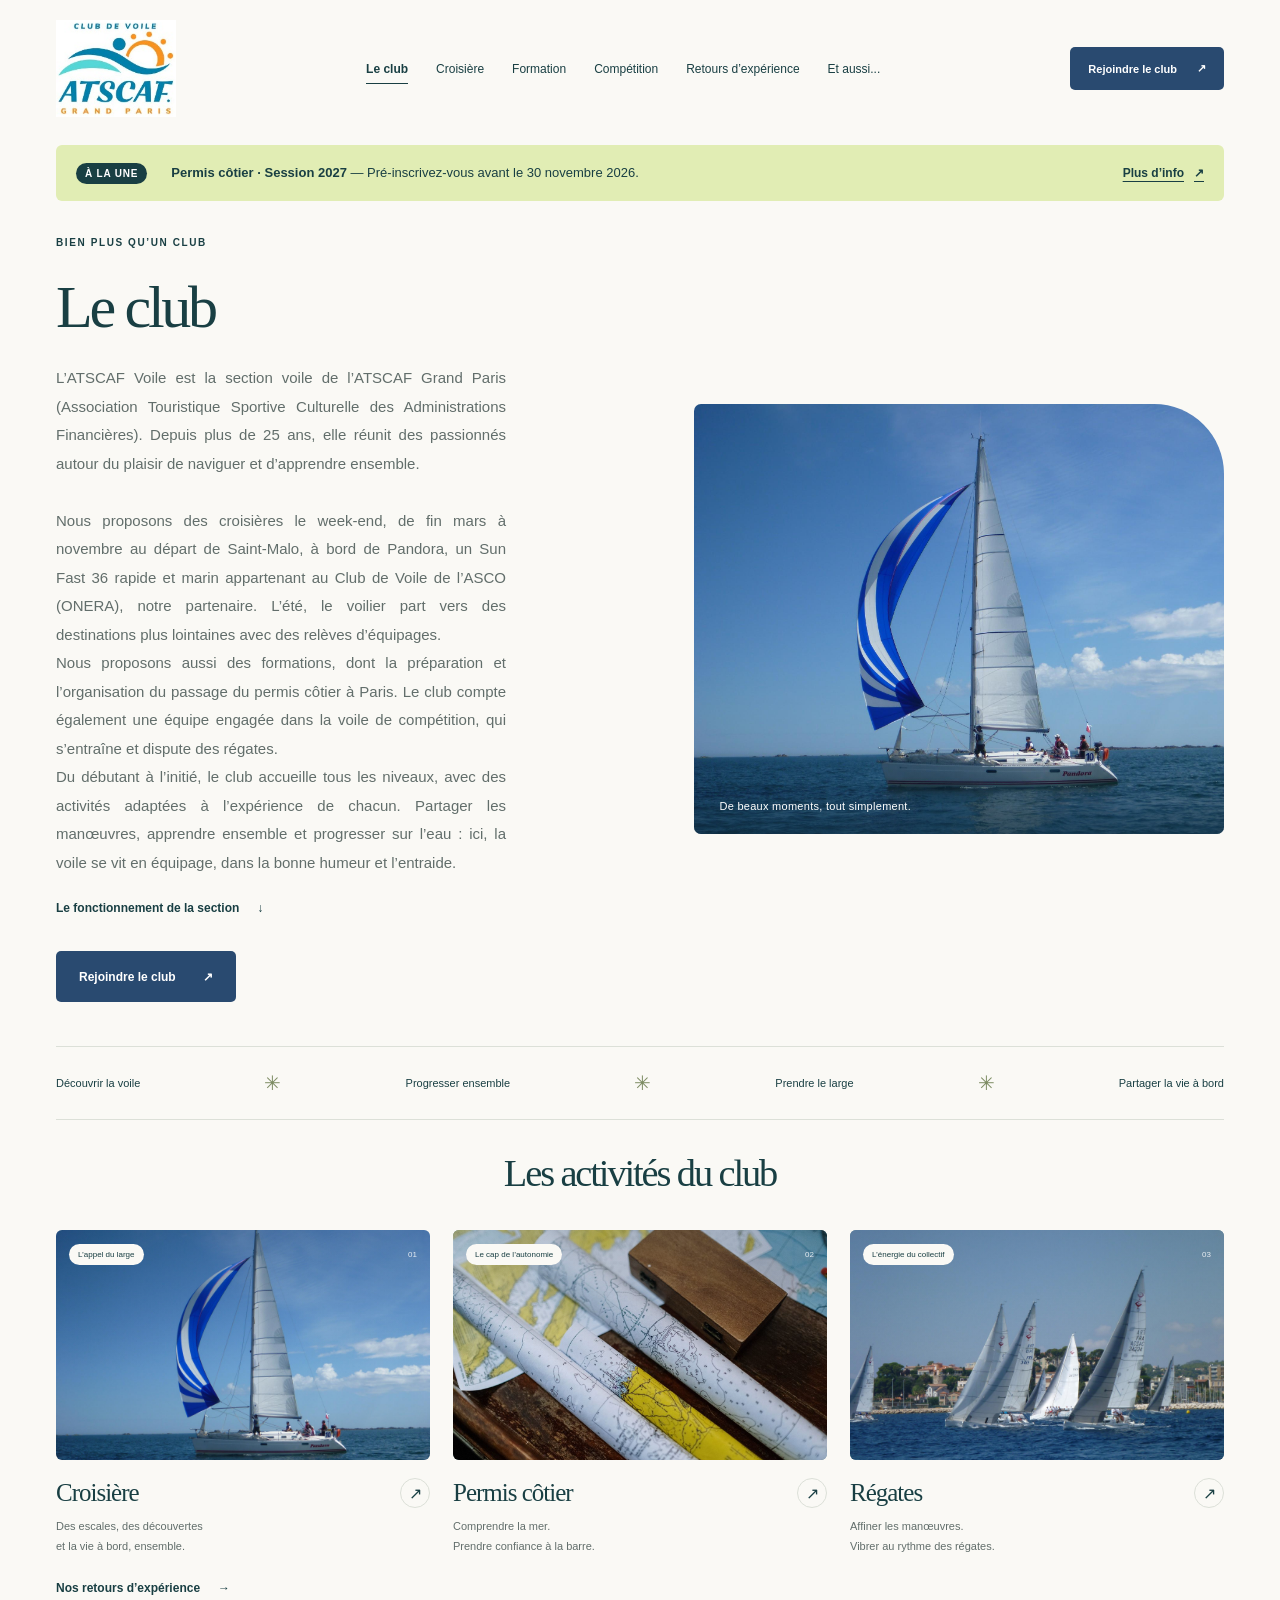
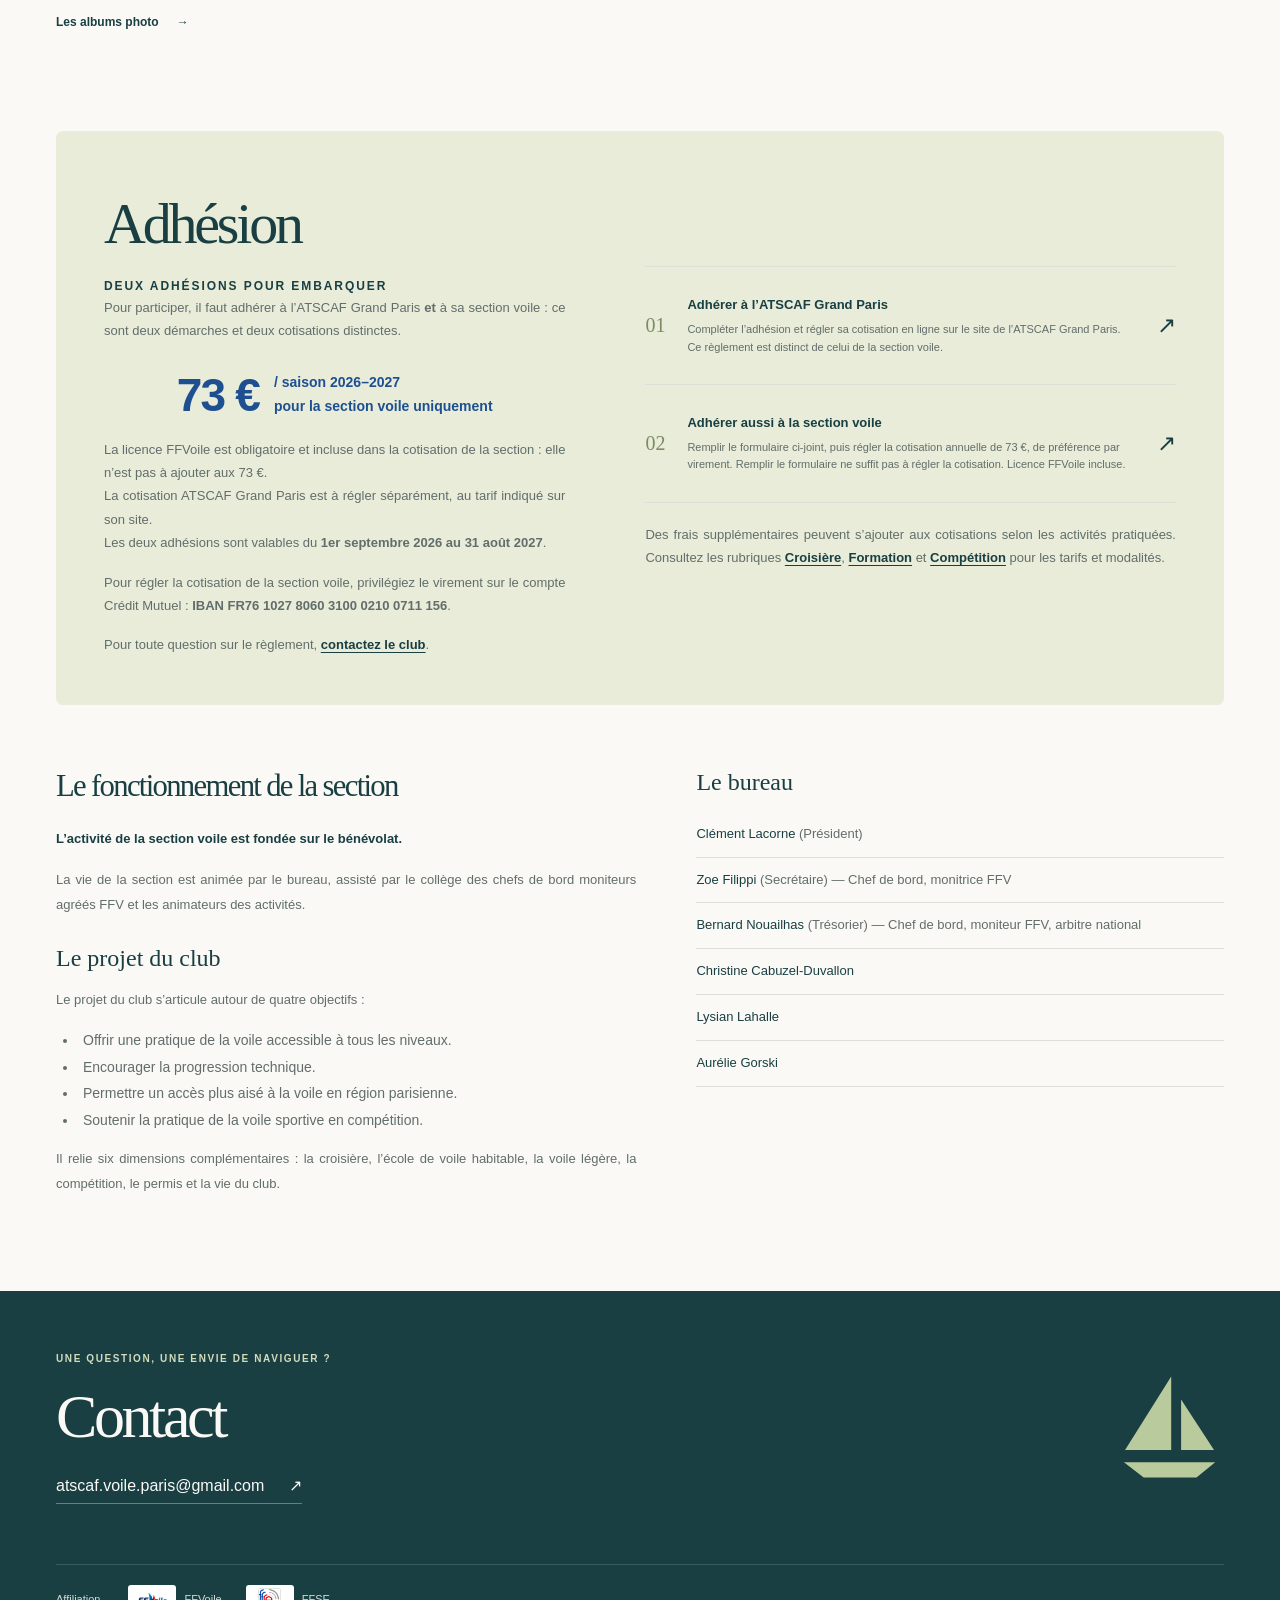
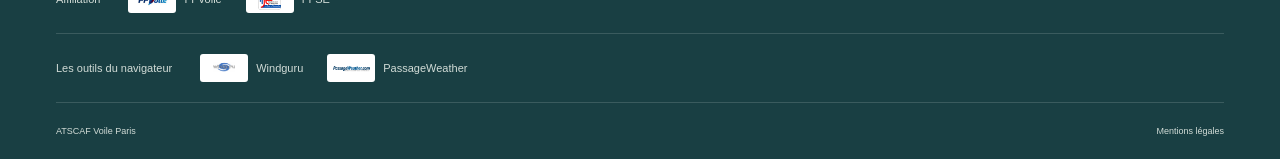
==== commit 6ae54005: "Avant reunion" ====
--- a/pages/club.html
+++ b/pages/club.html
@@ -22,16 +22,16 @@
     <nav aria-label="Navigation principale">
       <a href="../index.html#club">Le club</a>
       <a href="croisiere.html">Croisière</a>
-      <a href="permis.html">Permis</a>
+      <a href="permis.html">Formation</a>
       <a href="competitions.html">Compétition</a>
       <a href="retours-experience.html">Retours d’expérience</a>
       <a href="et-aussi.html">Et aussi...</a>
     </nav>
-    <a class="button button-small button-dark header-join" href="../index.html#adherer">Rejoindre l’équipage <span aria-hidden="true">↗</span></a>
+    <a class="button button-small button-dark header-join" href="../index.html#adherer">Rejoindre le club <span aria-hidden="true">↗</span></a>
     <aside class="news-banner" aria-label="Actualité du club">
       <span class="news-banner-label">À la une</span>
       <p><strong>Permis côtier · Session 2027</strong> — Pré-inscrivez-vous avant le <time datetime="2026-11-30">30 novembre 2026</time>.</p>
-      <a href="permis.html#inscription-title">Comment s’inscrire <span aria-hidden="true">↗</span></a>
+      <a href="permis-cotier.html#inscription-title">Plus d’info <span aria-hidden="true">↗</span></a>
     </aside>
   </header>
   <!-- shared:header:end -->
@@ -49,7 +49,7 @@
           <a class="text-link" href="retours-experience.html">Nos retours d’expérience <span aria-hidden="true">→</span></a>
           <a class="text-link" href="retours-experience.html#albums">Les albums photo <span aria-hidden="true">→</span></a>
         </div>
-        <a class="button button-dark" href="../index.html#adherer">Rejoindre l’équipage <span aria-hidden="true">↗</span></a>
+        <a class="button button-dark" href="../index.html#adherer">Rejoindre le club <span aria-hidden="true">↗</span></a>
       </div>
       <figure class="activity-cover">
         <img src="../assets/images/site/croisiere.jpg" alt="Pandora sous ses voiles bleues et blanches, en navigation" width="1920" height="1440" fetchpriority="high">
@@ -61,15 +61,21 @@
   <!-- shared:footer:start -->
   <footer id="contact">
     <div class="footer-main wrap"><div><p class="eyebrow">UNE QUESTION, UNE ENVIE DE NAVIGUER ?</p><h2>Contact</h2><a class="email-link" href="mailto:atscaf.voile.paris@gmail.com">atscaf.voile.paris@gmail.com <span aria-hidden="true">↗</span></a></div><svg class="footer-sail" viewBox="0 0 100 100" aria-hidden="true"><path d="M52 4 10 71h42zm9 21v46h30zM9 82h83L75 96H27z" fill="currentColor"/></svg></div>
+    <section class="footer-tools wrap" aria-labelledby="footer-affiliations-title">
+      <h2 id="footer-affiliations-title">Affiliation</h2>
+      <div class="footer-tools-links">
+        <a class="footer-tool" href="https://www.ffvoile.fr/ffv/web/portail/"><img src="../assets/images/outils/ffv.jpg" alt="" width="294" height="171" loading="lazy"><span><strong>FFVoile</strong><small>La Fédération Française de Voile</small></span><span aria-hidden="true">↗</span></a>
+        <a class="footer-tool" href="https://ffse.fr/"><img src="../assets/images/outils/ffse.png" alt="" width="633" height="594" loading="lazy"><span><strong>FFSE</strong><small>La Fédération Française du Sport d’Entreprise</small></span><span aria-hidden="true">↗</span></a>
+      </div>
+    </section>
     <section class="footer-tools wrap" aria-labelledby="footer-tools-title">
       <h2 id="footer-tools-title">Les outils du navigateur</h2>
       <div class="footer-tools-links">
-        <a class="footer-tool" href="https://www.ffvoile.fr/ffv/web/portail/"><img src="../assets/images/outils/ffv.jpg" alt="" width="294" height="171" loading="lazy"><span><strong>FFVoile</strong><small>La Fédération Française de Voile</small></span><span aria-hidden="true">↗</span></a>
         <a class="footer-tool" href="https://www.windguru.cz/112"><img src="../assets/images/outils/windguru.png" alt="" width="225" height="225" loading="lazy"><span><strong>Windguru</strong><small>Les prévisions de vent</small></span><span aria-hidden="true">↗</span></a>
         <a class="footer-tool" href="https://www.passageweather.com/"><img src="../assets/images/outils/passageweather.png" alt="" width="300" height="150" loading="lazy"><span><strong>PassageWeather</strong><small>La météo marine au large</small></span><span aria-hidden="true">↗</span></a>
       </div>
     </section>
-    <div class="footer-bottom wrap"><span>ATSCAF Voile Paris · La passion en partage.</span><a href="mentions-legales.html">Mentions légales</a></div>
+    <div class="footer-bottom wrap"><span>ATSCAF Voile Paris</span><a href="mentions-legales.html">Mentions légales</a></div>
   </footer>
   <!-- shared:footer:end -->
 </body>
--- a/assets/css/styles.css
+++ b/assets/css/styles.css
@@ -112,7 +112,9 @@
 .club-organisation-intro p { font-size: 13px; line-height: 1.9; color: var(--muted); }
 .club-organisation-intro p + p { margin-top: 16px; }
 .club-organisation-intro strong { color: var(--ink); }
-.club-bureau h3 { margin: 0 0 16px; font-family: Georgia, "Times New Roman", serif; font-size: 24px; font-weight: 400; }
+.club-project { margin-top: 28px; }
+.club-project .activity-checklist li { margin-top: 0; }
+.club-bureau h3, .club-project h3 { margin: 0 0 16px; font-family: Georgia, "Times New Roman", serif; font-size: 24px; font-weight: 400; }
 .bureau-list { list-style: none; margin: 0; padding: 0; }
 .bureau-list li { padding-block: 12px; border-bottom: 1px solid var(--line); font-size: 13px; line-height: 1.6; }
 .bureau-list span { color: var(--muted); }
@@ -126,7 +128,7 @@
 .join-intro > .eyebrow { font-size: 12px; }
 .join-intro > p:not(.eyebrow) { color: var(--muted); font-size: 13px; line-height: 1.8; }
 .join-intro #reglement, .join-intro #reglement + p { margin-top: 16px; }
-.join-intro #reglement + p a { color: var(--ink); font-weight: 600; text-decoration: underline; text-underline-offset: 3px; }
+.join-intro #reglement + p a, .join-activities-note a { color: var(--ink); font-weight: 600; text-decoration: underline; text-underline-offset: 3px; }
 .price { display: flex; align-items: center; justify-content: center; gap: 15px; margin-block: 25px 16px; color: #1e4f91; font-weight: 700; }
 .price strong { font-family: "Segoe UI", Arial, sans-serif; font-size: 46px; font-weight: 700; letter-spacing: -.04em; white-space: nowrap; }
 .price span { font-size: 14px; line-height: 1.7; color: inherit; }
@@ -139,6 +141,7 @@
 .step-arrow { margin-left: auto; font-size: 23px; transition: transform .3s var(--ease); }
 .join-step:hover { padding-inline: 12px; background: #e8ecd940; }
 .join-step:hover .step-arrow { transform: translate(3px,-3px); }
+.join-activities-note { margin-top: 20px; color: var(--muted); font-size: 13px; line-height: 1.8; }
 footer { background: var(--ink); color: var(--paper); }
 .footer-main { padding-block: 60px; display: flex; align-items: center; justify-content: space-between; }
 .footer-main .eyebrow { color: #d1dcbc; }
